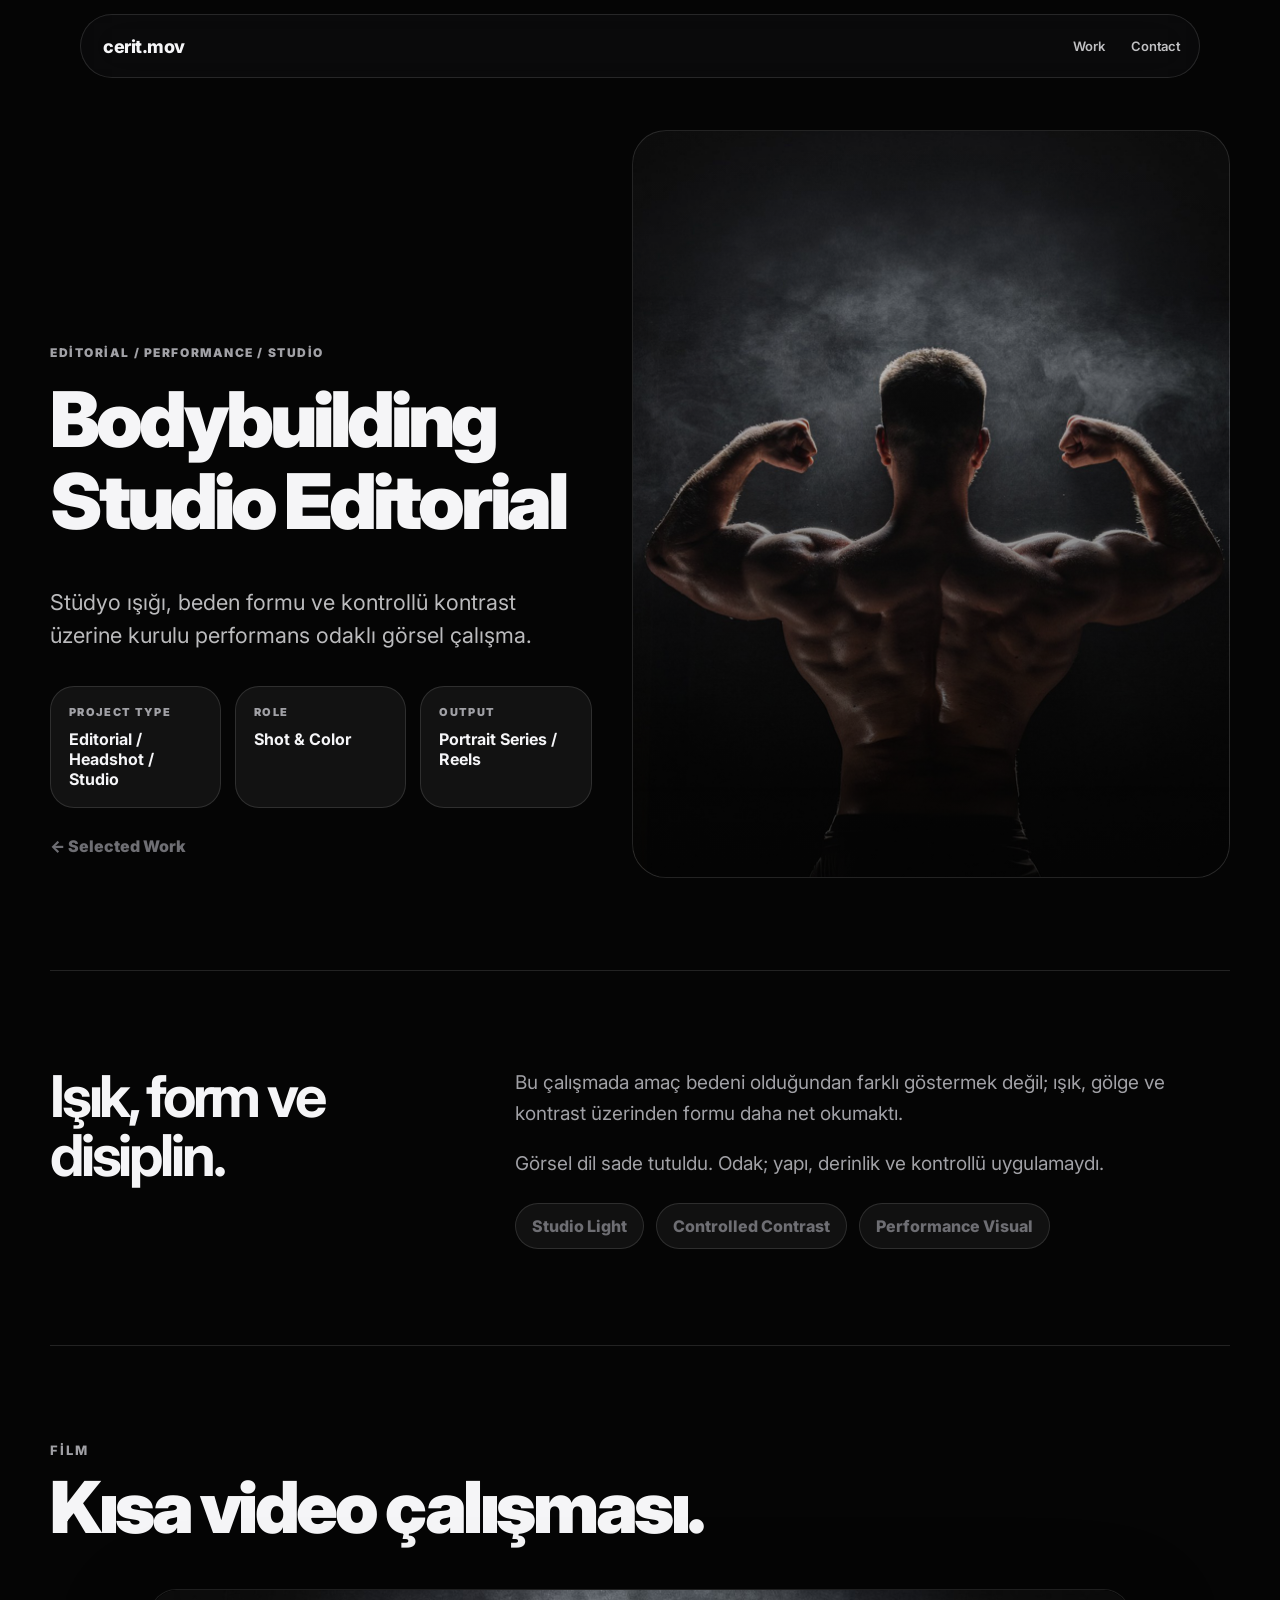
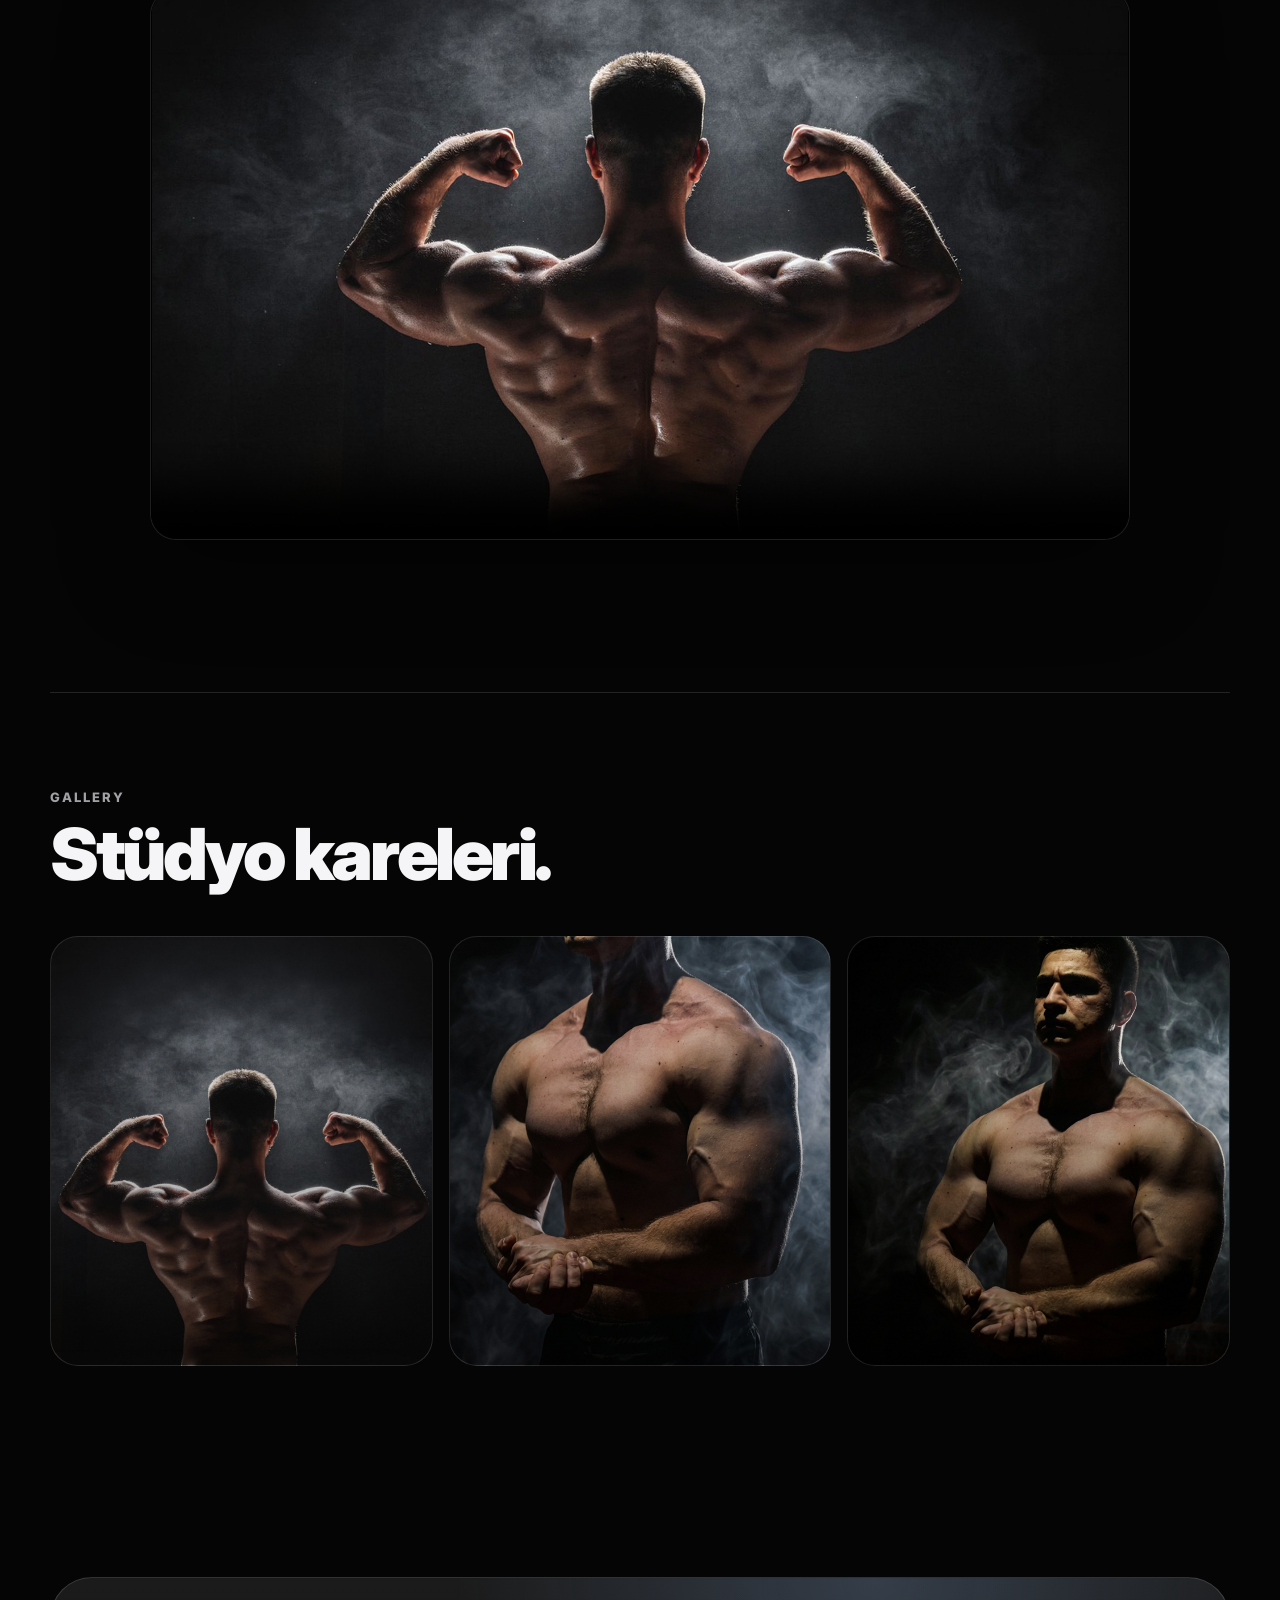
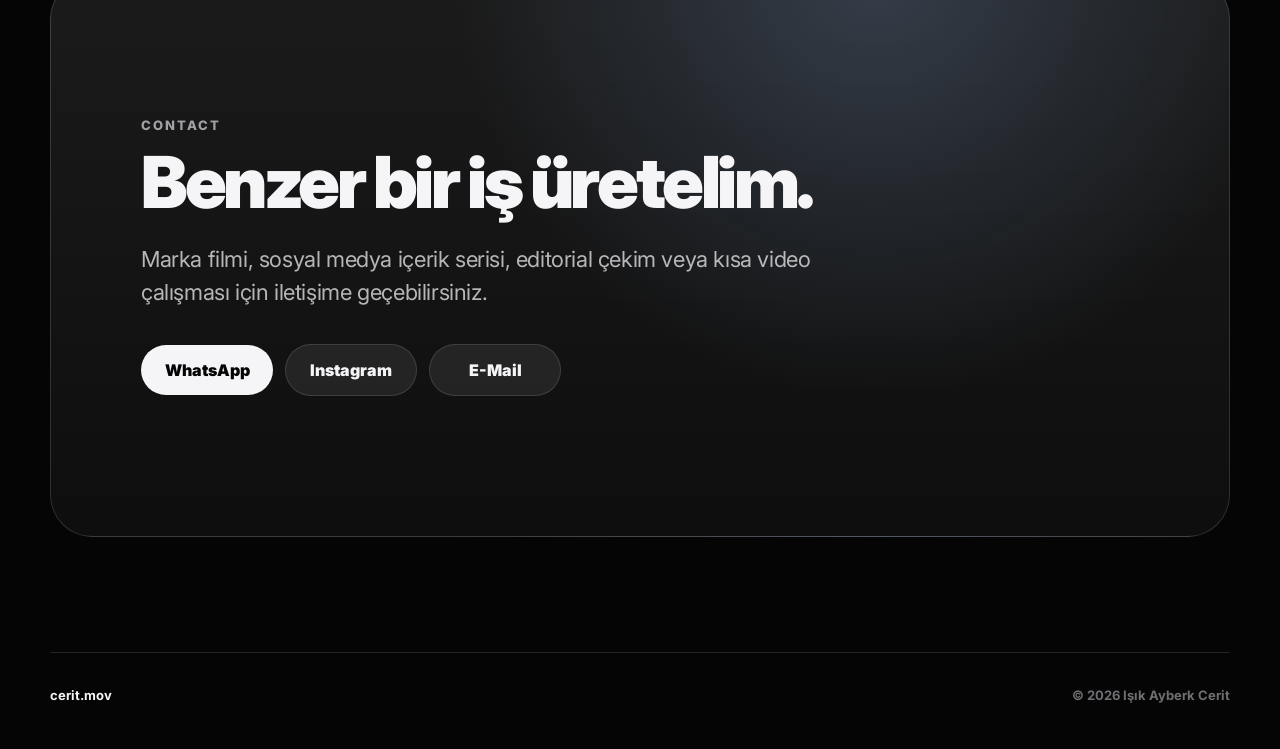
==== projects/bodybuilding.html @ 123a979d "son" ====
<!DOCTYPE html>
<html lang="tr">
<head>
  <meta charset="UTF-8" />
  <meta name="viewport" content="width=device-width, initial-scale=1.0" />
  <title>Bodybuilding Studio Editorial — cerit.mov</title>
  <meta name="description" content="Bodybuilding studio editorial ve performans odaklı görsel çalışma." />
  <meta name="theme-color" content="#050505" />
  <link rel="icon" href="../favicon.svg?v=2" type="image/svg+xml" />
  <link rel="preconnect" href="https://fonts.googleapis.com">
  <link rel="preconnect" href="https://fonts.gstatic.com" crossorigin>
  <link href="https://fonts.googleapis.com/css2?family=Inter:wght@400;500;600;700;800;900&display=swap" rel="stylesheet">
  <link rel="stylesheet" href="../style.css?v=11" />
</head>
<body>
  <div class="cursor-glow" aria-hidden="true"></div>
  <header class="site-header" id="top">
    <a class="brand" href="../index.html#top" aria-label="cerit.mov ana sayfa">cerit.mov</a>
    <nav class="desktop-nav" aria-label="Ana menü">
      <a href="../index.html#work-grid">Work</a>
      <a href="../index.html#contact">Contact</a>
    </nav>
    <button class="menu-button" aria-label="Menüyü aç" aria-expanded="false">Menu</button>
  </header>
  <div class="mobile-menu" aria-hidden="true">
    <a href="../index.html#work-grid">Work</a>
    <a href="../index.html#contact">Contact</a>
  </div>
  <main>
    <section class="project-hero section-pad">
      <div class="project-hero-copy reveal">
        <span class="project-label">Editorial / Performance / Studio</span>
        <h1>Bodybuilding Studio Editorial</h1>
        <p>Stüdyo ışığı, beden formu ve kontrollü kontrast üzerine kurulu performans odaklı görsel çalışma.</p>
        <div class="project-meta"><div><span>Project Type</span><strong>Editorial / Headshot / Studio</strong></div><div><span>Role</span><strong>Shot & Color</strong></div><div><span>Output</span><strong>Portrait Series / Reels</strong></div></div>
        <a class="back-link" href="../index.html#work">← Selected Work</a>
      </div>
      <div class="project-cover cover-left reveal delay-1" style="background-image:url('../assets/bodybuilding-head.jpg')"></div>
    </section>    <section class="project-section section-pad"><div class="project-grid reveal"><h2>Işık, form ve disiplin.</h2><div><p>Bu çalışmada amaç bedeni olduğundan farklı göstermek değil; ışık, gölge ve kontrast üzerinden formu daha net okumaktı.</p><p>Görsel dil sade tutuldu. Odak; yapı, derinlik ve kontrollü uygulamaydı.</p><div class="project-points"><span>Studio Light</span><span>Controlled Contrast</span><span>Performance Visual</span></div></div></div></section>    <section class="project-section section-pad"><div class="section-head reveal"><p class="section-kicker">Film</p><h2>Kısa video çalışması.</h2></div><div class="project-video-wrap horizontal-player reveal"><video controls playsinline preload="metadata" poster="../assets/bodybuilding-cover_video.jpg"><source src="../assets/bodybuilding-film.mp4" type="video/mp4"></video></div></section>    <section class="project-section section-pad"><div class="section-head reveal"><p class="section-kicker">Gallery</p><h2>Stüdyo kareleri.</h2></div><div class="project-gallery wide reveal"><div class="bg-center" style="background-image:url('../assets/bodybuilding-01.jpg')"></div><div class="bg-center" style="background-image:url('../assets/bodybuilding-02.jpg')"></div><div class="bg-center" style="background-image:url('../assets/bodybuilding-03.jpg')"></div></div></section>
    <section class="contact section-pad" id="contact">
      <div class="contact-inner reveal">
        <p class="section-kicker">Contact</p>
        <h2>Benzer bir iş üretelim.</h2>
        <p>Marka filmi, sosyal medya içerik serisi, editorial çekim veya kısa video çalışması için iletişime geçebilirsiniz.</p>
        <div class="contact-links">
          <a href="https://wa.me/905340349086?text=Merhaba%20I%C5%9F%C4%B1k,%20cerit.mov%20%C3%BCzerinden%20ula%C5%9F%C4%B1yorum.%20Video%20%2F%20prod%C3%BCksiyon%20i%C5%9Fi%20i%C3%A7in%20g%C3%B6r%C3%BC%C5%9Fmek%20istiyorum." target="_blank" rel="noreferrer">WhatsApp</a>
          <a href="https://instagram.com/cerit.mov" target="_blank" rel="noreferrer">Instagram</a>
          <a class="email-link" href="mailto:berkcerit@gmail.com" data-email="berkcerit@gmail.com">E-Mail</a>
        </div>
      </div>
    </section>
  </main>
  <footer class="footer"><p>cerit.mov</p><span>© 2026 Işık Ayberk Cerit</span></footer>
  <script src="../script.js?v=10"></script>
</body>
</html>
---- style.css ----
/* Cleaned CSS: no repeated trial blocks, current layout, grid galleries, video handling, Tiburon Surf Up crop rules, no duplicated/conflicting video/gallery definitions */
:root {
  --bg: #050505;
  --panel: #111113;
  --panel-2: #17171a;
  --text: #f5f5f7;
  --muted: #a1a1a6;
  --soft: #6e6e73;
  --line: rgba(255,255,255,.12);
  --glass: rgba(255,255,255,.06);
  --radius-xl: 34px;
  --radius-lg: 24px;
  --max: 1180px;
}

* { box-sizing: border-box; }
html { scroll-behavior: smooth; overflow-x: clip; }
body {
  margin: 0;
  font-family: Inter, -apple-system, BlinkMacSystemFont, "Segoe UI", sans-serif;
  background: var(--bg);
  color: var(--text);
  overflow-x: hidden;
  text-rendering: optimizeLegibility;
  -webkit-font-smoothing: antialiased;
}

a { color: inherit; text-decoration: none; }
h1, h2, h3, p { margin: 0; }

.site-header {
  position: fixed;
  z-index: 100;
  top: 0;
  left: 50%;
  transform: translateX(-50%);
  width: min(100% - 28px, 1120px);
  height: 64px;
  margin-top: 14px;
  display: flex;
  align-items: center;
  justify-content: space-between;
  padding: 0 18px 0 22px;
  border: 1px solid rgba(255,255,255,.12);
  background: rgba(15,15,17,.58);
  backdrop-filter: blur(26px);
  -webkit-backdrop-filter: blur(26px);
  border-radius: 999px;
}

.brand {
  font-size: 18px;
  font-weight: 800;
  letter-spacing: -.025em;
}

.desktop-nav { display: flex; gap: 26px; }
.desktop-nav a,
.menu-button {
  color: rgba(245,245,247,.78);
  font-size: 13px;
  font-weight: 600;
  letter-spacing: -.01em;
  transition: color .25s ease;
}
.desktop-nav a:hover { color: var(--text); }
.menu-button {
  display: none;
  border: 0;
  background: transparent;
  cursor: pointer;
}

.mobile-menu {
  position: fixed;
  z-index: 90;
  top: 88px;
  left: 14px;
  right: 14px;
  display: none;
  flex-direction: column;
  padding: 18px;
  border-radius: 24px;
  border: 1px solid var(--line);
  background: rgba(15,15,17,.92);
  backdrop-filter: blur(22px);
}
.mobile-menu a { padding: 16px; color: var(--text); font-weight: 700; }
.mobile-menu.open { display: flex; }

.section-pad {
  width: min(100% - 36px, var(--max));
  margin: 0 auto;
  padding: 115px 0;
}

/* Home hero */
.hero {
  width: 100%;
  max-width: none;
  position: relative;
  overflow: hidden;
}

.showreel-hero {
  display: flex;
  align-items: center;
  justify-content: center;
  width: 100%;
  min-height: 100vh;
  height: auto;
  padding: 132px max(18px, calc((100vw - var(--max)) / 2)) 118px;
  background: #000;
}

.showreel-hero-video {
  position: relative;
  z-index: 1;
  width: 100%;
  max-width: var(--max);
  height: min(68vh, 720px);
  min-height: 520px;
  object-fit: cover;
  object-position: center center;
  display: block;
  border: 1px solid var(--line);
  border-radius: var(--radius-xl);
  overflow: hidden;
  filter: brightness(.96) contrast(1.04);
  background: center / cover no-repeat url("assets/Iron_rebel/Photos/zKapak.jpg");
  box-shadow: 0 36px 120px rgba(0,0,0,.58);
}

.showreel-hero-shade {
  position: absolute;
  inset: 0;
  z-index: 2;
  pointer-events: none;
  background:
    radial-gradient(circle at 50% 50%, transparent 0%, rgba(0,0,0,.04) 62%, rgba(0,0,0,.38) 100%),
    linear-gradient(to bottom, rgba(0,0,0,.10), rgba(0,0,0,.02) 46%, rgba(0,0,0,.36));
}

.showreel-scroll-link {
  position: absolute;
  left: 50%;
  bottom: 42px;
  transform: translateX(-50%);
  z-index: 4;
  min-height: 44px;
  display: inline-flex;
  align-items: center;
  justify-content: center;
  padding: 0 18px;
  border-radius: 999px;
  border: 1px solid rgba(255,255,255,.20);
  background: rgba(15,15,17,.58);
  backdrop-filter: blur(18px);
  -webkit-backdrop-filter: blur(18px);
  color: rgba(245,245,247,.88);
  font-size: 13px;
  font-weight: 800;
  letter-spacing: -.01em;
}

.section-kicker {
  color: var(--muted);
  font-size: 13px;
  font-weight: 800;
  text-transform: uppercase;
  letter-spacing: .16em;
}

h1 {
  margin-top: 18px;
  font-size: clamp(50px, 7.4vw, 104px);
  line-height: 1.01;
  letter-spacing: -.052em;
  font-weight: 900;
}

.hero-copy {
  max-width: 640px;
  margin-top: 30px;
  color: rgba(245,245,247,.78);
  font-size: clamp(20px, 2.3vw, 29px);
  line-height: 1.32;
  letter-spacing: -.026em;
  font-weight: 600;
}

.hero-actions { display: flex; gap: 12px; margin-top: 40px; flex-wrap: wrap; }
.button {
  min-height: 48px;
  display: inline-flex;
  align-items: center;
  justify-content: center;
  padding: 0 22px;
  border-radius: 999px;
  font-size: 14px;
  font-weight: 800;
}
.button.primary { background: var(--text); color: var(--bg); }
.button.secondary { background: rgba(255,255,255,.08); color: var(--text); border: 1px solid var(--line); }

.hero-card {
  border: 1px solid rgba(255,255,255,.14);
  border-radius: var(--radius-xl);
  padding: 12px;
  background: linear-gradient(135deg, rgba(255,255,255,.10), rgba(255,255,255,.03));
  box-shadow: 0 40px 120px rgba(0,0,0,.55);
}
.video-frame {
  aspect-ratio: 4 / 5;
  border-radius: 26px;
  overflow: hidden;
  background: radial-gradient(circle at 50% 30%, #2d3340, #08080a 58%);
  position: relative;
  margin-bottom: -1px;
}
.video-frame::after {
  content: "";
  position: absolute;
  inset: 0;
  background: linear-gradient(to bottom, transparent, rgba(0,0,0,.72));
  pointer-events: none;
}
.showreel-video {
  width: 100%;
  height: 100%;
  object-fit: cover;
  display: block;
  vertical-align: bottom;
}
.showreel-bg {
  background:
    linear-gradient(to bottom, rgba(0,0,0,.16), rgba(0,0,0,.58)),
    center / cover no-repeat url("assets/raindogs-cover.jpg");
}
.video-placeholder {
  position: absolute;
  inset: 0;
  z-index: 1;
  display: flex;
  flex-direction: column;
  justify-content: flex-end;
  padding: 28px;
}
.play-dot {
  width: 58px;
  height: 58px;
  border-radius: 999px;
  background: rgba(255,255,255,.88);
  margin-bottom: auto;
  align-self: flex-end;
  position: relative;
}
.play-dot::after {
  content: "";
  position: absolute;
  left: 23px;
  top: 18px;
  border-left: 15px solid #050505;
  border-top: 10px solid transparent;
  border-bottom: 10px solid transparent;
}
.video-placeholder p { font-size: 36px; font-weight: 900; letter-spacing: -.035em; }
.video-placeholder small { margin-top: 8px; color: var(--muted); font-weight: 600; }
.card-meta { display: flex; gap: 8px; flex-wrap: wrap; padding: 12px 2px 0; }
.card-meta span {
  padding: 9px 12px;
  border-radius: 999px;
  background: rgba(255,255,255,.07);
  color: var(--muted);
  font-size: 12px;
  font-weight: 700;
}

.section-head h2,
.contact h2 {
  margin-top: 12px;
  font-size: clamp(42px, 5.6vw, 78px);
  line-height: 1.04;
  letter-spacing: -.048em;
  font-weight: 900;
}
.section-head { max-width: 880px; margin-bottom: 44px; }



/* Work grid */
.work-grid {
  display: grid;
  grid-template-columns: 1fr 1fr;
  gap: 16px;
}
.work-card {
  display: block;
  color: inherit;
  text-decoration: none;
  position: relative;
  min-height: 530px;
  border: 1px solid var(--line);
  border-radius: var(--radius-xl);
  overflow: hidden;
  background: var(--panel);
}
.work-card.large { grid-row: span 2; min-height: 760px; }
.work-visual {
  position: absolute;
  inset: 0;
  opacity: .92;
  transform: scale(1.01);
  transition: transform 1.2s ease;
  background-size: cover;
  background-repeat: no-repeat;
  background-position: center;
  background-color: #050505;
}
.work-card:hover .work-visual { transform: scale(1.045); }
.work-visual::after {
  content: "";
  position: absolute;
  inset: 0;
  background: linear-gradient(to bottom, transparent 20%, rgba(0,0,0,.88));
}
.work-info {
  position: absolute;
  z-index: 2;
  left: 26px;
  right: 26px;
  bottom: 26px;
}
.work-info p { color: var(--muted); font-size: 13px; font-weight: 800; text-transform: uppercase; letter-spacing: .11em; }
.work-info h3 { margin-top: 10px; font-size: clamp(30px, 3.15vw, 48px); letter-spacing: -.045em; line-height: 1.04; }
.work-info span { display: block; max-width: 500px; margin-top: 12px; color: rgba(245,245,247,.74); font-size: 15px; line-height: 1.46; }
.work-info strong { display: inline-block; margin-top: 18px; font-size: 13px; color: var(--text); }

#work-grid {
  scroll-margin-top: 110px;
}
.work-grid-editorial {
  display: grid !important;
  grid-template-columns: minmax(0, 1.08fr) minmax(0, .92fr) !important;
  gap: 18px !important;
  align-items: stretch !important;
}
.work-grid-editorial .work-card { min-height: 430px !important; height: auto !important; }
.work-grid-editorial .work-card-featured {
  grid-column: 1 / 2 !important;
  grid-row: span 2 !important;
  min-height: 878px !important;
}
.work-grid-editorial .work-stack {
  grid-column: 2 / 3 !important;
  display: grid !important;
  grid-template-rows: 1fr 1fr !important;
  gap: 18px !important;
  min-height: 878px !important;
}
.work-grid-editorial .work-card-stack { min-height: 430px !important; }
.work-grid-editorial .work-info h3 { max-width: 100% !important; overflow-wrap: normal !important; word-break: normal !important; }
.work-grid-editorial .work-info span { max-width: 540px !important; }

.rd { background-image: url("assets/raindogs-cover.jpg"); background-position: center; }
.ladude { background-image: url("assets/ladude-cover.jpg"); background-position: center; }
.offroad { background-image: url("assets/offroad-cover.jpg"); background-position: center; }
.tiburon { background-image: url("assets/tiburon-cover.jpg"); background-position: center top; }
.model-shoot { background-image: url("assets/model-shoot-cover.jpg"); background-position: center top; }
.bodybuilding { background-image: url("assets/bodybuilding-cover.jpg"); background-position: left center; }
.imdb-headshot { background-image: url("assets/imdb-headshot-cover.jpg"); background-position: left center; }
.eski-kusak { background-image: url("assets/eski-kusak-cover.jpg"); background-position: left center; }
.american-garage-editorial { background-image: url("assets/american-garage-editorial-cover.jpg"); background-position: center; }

/* Contact */

.contact-inner {
  padding: clamp(34px, 8vw, 90px);
  min-height: 560px;
  display: flex;
  flex-direction: column;
  justify-content: center;
  border-radius: 42px;
  border: 1px solid rgba(255,255,255,.14);
  background: radial-gradient(circle at 70% 0%, rgba(85,104,130,.45), transparent 42%), linear-gradient(180deg, rgba(255,255,255,.09), rgba(255,255,255,.04));
}
.contact-inner > p:not(.section-kicker) {
  max-width: 690px;
  margin-top: 24px;
  color: rgba(245,245,247,.72);
  font-size: 22px;
  line-height: 1.48;
  letter-spacing: -.018em;
}
.contact-links {
  display: flex;
  flex-wrap: wrap;
  gap: 12px;
  align-items: center;
  margin-top: 36px;
}
.contact-links a {
  min-width: 132px;
  text-align: center;
  white-space: nowrap;
  padding: 15px 20px;
  border-radius: 999px;
  background: var(--text);
  color: var(--bg);
  font-weight: 900;
}
.contact-links a:nth-child(2),
.contact-links a:nth-child(3) {
  color: var(--text);
  background: rgba(255,255,255,.08);
  border: 1px solid var(--line);
}

.contact-direct {
  width: min(calc(100% - 32px), 1180px);
  margin: 28px auto 0;
  display: flex;
  flex-wrap: wrap;
  justify-content: center;
  gap: 12px;
}
.contact-direct a {
  color: var(--text);
  text-decoration: none;
  border: 1px solid var(--line);
  border-radius: 999px;
  padding: 12px 16px;
  background: rgba(255,255,255,.06);
  font-weight: 700;
}
.contact-direct a:hover { background: rgba(255,255,255,.11); }

.footer {
  width: min(100% - 36px, var(--max));
  margin: 0 auto;
  padding: 34px 0 46px;
  display: flex;
  justify-content: space-between;
  color: var(--soft);
  border-top: 1px solid var(--line);
  font-size: 13px;
  font-weight: 700;
}
.footer p { color: var(--text); }

/* Project pages */
.project-hero {
  width: min(100% - 36px, var(--max));
  min-height: calc(100vh - 120px);
  margin-left: auto;
  margin-right: auto;
  display: grid;
  grid-template-columns: .95fr 1.05fr;
  gap: 40px;
  align-items: end;
  padding-top: 130px;
  padding-bottom: 92px;
}
.project-hero-copy { padding-bottom: 22px; }

/* Surf Up hero alignment */
.surf-up-hero {
  align-items: center;
  padding-top: 118px;
  padding-bottom: 78px;
}

.surf-up-hero .project-hero-copy {
  padding-bottom: 0;
  position: relative;
  top: -56px;
}

.surf-up-hero .project-cover {
  min-height: 590px;
  background-position: center 12%;
}

/* Tiburon concept hero alignment */
.iron-rebel-hero,
.adventure-hero {
  align-items: center;
  padding-top: 118px;
  padding-bottom: 78px;
}

.iron-rebel-hero .project-cover,
.adventure-hero .project-cover {
  min-height: 590px;
}

.iron-rebel-hero .project-cover {
  background-position: center 18%;
}

.adventure-hero .project-cover {
  background-position: center 18%;
}

.iron-rebel-reels-section .project-video-grid {
  grid-template-columns: repeat(4, minmax(0, 1fr));
}

.adventure-reels-section .project-video-grid {
  grid-template-columns: repeat(3, minmax(0, 1fr));
  max-width: 980px;
  margin-left: auto;
  margin-right: auto;
}
.project-label {
  display: inline-flex;
  gap: 10px;
  align-items: center;
  color: var(--muted);
  font-size: 12px;
  font-weight: 900;
  text-transform: uppercase;
  letter-spacing: .13em;
}
.project-hero h1 {
  max-width: 100%;
  margin: 18px 0 0;
  font-size: clamp(48px, 6vw, 88px);
  line-height: 1.06;
  overflow-wrap: normal;
  word-break: normal;
  text-wrap: balance;
}
.project-hero p { color: rgba(245,245,247,.76); font-size: clamp(18px, 1.7vw, 23px); line-height: 1.52; max-width: 650px; }
.project-hero-copy > p { margin-top: 44px; }

.surf-up-hero h1 {
  display: block;
  line-height: 1.08;
  margin: 18px 0 34px;
  letter-spacing: -.055em;
}

.surf-up-hero .project-hero-copy > p {
  display: block;
  margin-top: 0;
  line-height: 1.55;
  max-width: 560px;
}
.project-cover {
  width: 100%;
  min-height: 620px;
  aspect-ratio: 4 / 5;
  border: 1px solid var(--line);
  border-radius: var(--radius-xl);
  background-size: cover;
  background-position: center center;
  background-repeat: no-repeat;
  background-color: #050505;
  position: relative;
  overflow: hidden;
}
.project-cover::after {
  content: "";
  position: absolute;
  inset: 0;
  background: linear-gradient(to bottom, rgba(0,0,0,.05), rgba(0,0,0,.70));
  pointer-events: none;
}
.project-cover.cover-top { background-position: center top; }
.project-cover.cover-left { background-position: left center; }
.project-cover.cover-right { background-position: right center; }
.project-cover.cover-center { background-position: center center; }

.iron-rebel-hero .project-cover.cover-center {
  background-position: center 18%;
}

.adventure-hero .project-cover.cover-center {
  background-position: center 18%;
}
.project-meta { display: grid; grid-template-columns: repeat(3, minmax(0, 1fr)); gap: 14px; margin-top: 34px; }
.project-meta div { min-width: 0; border: 1px solid var(--line); border-radius: 24px; background: rgba(255,255,255,.055); padding: 18px; }
.project-meta span { display: block; color: var(--muted); font-size: 11px; font-weight: 900; text-transform: uppercase; letter-spacing: .12em; }
.project-meta strong { display: block; margin-top: 10px; font-size: 16px; }
.back-link { display: inline-flex; margin-top: 28px; color: var(--soft); text-decoration: none; font-weight: 850; }

.project-section {
  width: min(100% - 36px, var(--max));
  max-width: var(--max);
  margin-left: auto;
  margin-right: auto;
  border-top: 1px solid var(--line);
  padding-top: 96px;
  padding-bottom: 96px;
}
.project-grid { display: grid; grid-template-columns: .75fr 1.25fr; gap: 36px; align-items: start; }
.project-grid h2 { font-size: clamp(34px, 4.5vw, 68px); line-height: 1.02; letter-spacing: -.055em; margin: 0; }
.project-grid p { color: var(--muted); font-size: 19px; line-height: 1.65; margin: 0 0 18px; }
.project-points { display: flex; flex-wrap: wrap; gap: 12px; margin-top: 24px; }
.project-points span { display: inline-flex; border: 1px solid var(--line); border-radius: 999px; padding: 12px 16px; color: var(--soft); font-weight: 800; background: rgba(255,255,255,.05); }

.project-gallery,
.project-gallery.wide {
  display: grid;
  gap: 16px;
  overflow: visible;
  scroll-snap-type: none;
  padding-bottom: 0;
}
.project-gallery { grid-template-columns: repeat(2, minmax(0, 1fr)); }
.project-gallery.wide { grid-template-columns: repeat(3, minmax(0, 1fr)); }
.project-gallery div,
.project-gallery.wide div {
  width: auto;
  min-height: 340px;
  border-radius: 28px;
  border: 1px solid var(--line);
  background-size: cover;
  background-position: center center;
  background-repeat: no-repeat;
  background-color: #050505;
  overflow: hidden;
  position: relative;
}
.project-gallery.wide div { min-height: 430px; }
.project-gallery div::after {
  content: "";
  position: absolute;
  inset: 0;
  background: linear-gradient(to top, rgba(0,0,0,.42), transparent);
  pointer-events: none;
}
.project-gallery div.bg-top { background-position: center top; }
.project-gallery div.bg-left { background-position: left center; }
.project-gallery div.bg-right { background-position: right center; }
.project-gallery div.bg-bottom { background-position: center bottom; }
.project-gallery div.bg-center { background-position: center center; }
.project-gallery .no-overlay::after { display: none; }

.project-video-wrap {
  width: min(100%, 920px);
  max-width: 920px;
  margin: 0 auto 56px;
  display: block;
  overflow: hidden;
  border: 1px solid var(--line);
  border-radius: 26px;
  background: #000;
  aspect-ratio: 16 / 9;
  contain: layout paint;
  box-shadow: 0 28px 90px rgba(0,0,0,.38);
}
.project-video-wrap video {
  display: block;
  width: 100%;
  max-width: 920px;
  height: 100%;
  max-height: none;
  margin-left: auto;
  margin-right: auto;
  object-fit: contain;
  background: #000;
  vertical-align: bottom;
}
.project-video-wrap.vertical-player {
  width: min(420px, calc(100vw - 56px));
  max-width: 420px;
  aspect-ratio: 9 / 16;
  border-radius: 28px;
}
.project-video-wrap.vertical-player video {
  display: block;
  width: 100%;
  height: 100%;
  max-height: none;
  object-fit: cover;
  object-position: center center;
  background: #000;
}
.project-video-wrap.horizontal-player {
  width: min(100%, 920px);
  max-width: 920px;
  height: auto;
  aspect-ratio: 16 / 9;
}
.project-video-wrap.horizontal-player video {
  width: 100%;
  height: 100%;
  max-width: 100%;
  max-height: none;
  object-fit: contain;
  object-position: center center;
  border-radius: 26px;
}

.project-video-grid {
  display: grid;
  grid-template-columns: repeat(5, minmax(0, 1fr));
  gap: 16px;
  align-items: start;
}

.project-video-grid .project-video-wrap {
  width: 100%;
  max-width: 100%;
  margin: 0;
  box-shadow: 0 22px 70px rgba(0,0,0,.34);
}

.project-video-grid .project-video-wrap.vertical-player {
  width: 100%;
  max-width: 100%;
  aspect-ratio: 9 / 16;
  border-radius: 24px;
}

.project-video-grid .project-video-wrap.vertical-player video {
  width: 100%;
  height: 100%;
  max-height: none;
  object-fit: cover;
  object-position: center center;
}

/* Reels fullscreen: keep vertical videos vertical */
.project-video-grid .project-video-wrap.vertical-player video:fullscreen,
.project-video-grid .project-video-wrap.vertical-player video:-webkit-full-screen{
  width: 100vw !important;
  height: 100vh !important;
  max-width: 100vw !important;
  max-height: 100vh !important;
  object-fit: contain !important;
  object-position: center center !important;
  background: #000 !important;
}

.project-video-grid .project-video-wrap.vertical-player:fullscreen,
.project-video-grid .project-video-wrap.vertical-player:-webkit-full-screen{
  width: 100vw !important;
  height: 100vh !important;
  max-width: 100vw !important;
  max-height: 100vh !important;
  display: grid !important;
  place-items: center !important;
  background: #000 !important;
}

.project-video-grid .project-video-wrap.vertical-player:fullscreen video,
.project-video-grid .project-video-wrap.vertical-player:-webkit-full-screen video{
  width: auto !important;
  height: 100vh !important;
  max-width: 100vw !important;
  max-height: 100vh !important;
  object-fit: contain !important;
  background: #000 !important;
}

.concept-grid { display: grid; grid-template-columns: repeat(3, 1fr); gap: 16px; }
.concept-card { display: block; min-height: 440px; position: relative; border: 1px solid var(--line); border-radius: 28px; overflow: hidden; background: #070707; text-decoration: none; color: var(--text); }
.concept-card div { position: absolute; inset: 0; transition: transform 1s ease; background-size: cover; background-repeat: no-repeat; background-position: center center; background-color: #050505; }
.concept-card:hover div { transform: scale(1.05); }
.concept-card div::after { content: ""; position: absolute; inset: 0; background: linear-gradient(to bottom, rgba(0,0,0,.08), rgba(0,0,0,.82)); }
.concept-card span { position: absolute; left: 22px; right: 22px; bottom: 22px; font-size: clamp(28px, 3vw, 44px); font-weight: 900; letter-spacing: -.05em; }
.concept-card[href="tiburon-surf-up.html"] div { background-position: center 18%; }
.project-gallery div[style*="tiburon-general-02.jpg"] { background-position: center 5%; }
.project-cover[style*="tiburon-general-02.jpg"] { background-size: cover; background-position: center 8%; box-shadow: none; border-bottom-color: transparent; }
.project-cover[style*="tiburon-general-02.jpg"]::before { display: none; }
.project-cover[style*="tiburon-general-02.jpg"]::after { inset: 0 0 -2px 0; background: linear-gradient(to bottom, rgba(0,0,0,.05), rgba(0,0,0,.70)); }


/* Animation */
.cursor-glow {
  position: fixed;
  z-index: 0;
  width: 420px;
  height: 420px;
  pointer-events: none;
  border-radius: 50%;
  transform: translate(-50%, -50%);
  background: radial-gradient(circle, rgba(120,140,170,.12), transparent 62%);
  opacity: 0;
  transition: opacity .4s ease;
}
.reveal { opacity: 0; transform: translateY(34px); transition: opacity .82s cubic-bezier(.2,.8,.2,1), transform .82s cubic-bezier(.2,.8,.2,1); }
.reveal.from-left { transform: translateX(-52px) translateY(22px); }
.reveal.from-right { transform: translateX(52px) translateY(22px); }
.reveal.visible,
.reveal.from-left.visible,
.reveal.from-right.visible { opacity: 1; transform: translate3d(0,0,0); }

.delay-1 { transition-delay: .08s; }
.delay-2 { transition-delay: .14s; }
.delay-3 { transition-delay: .20s; }
.delay-4 { transition-delay: .26s; }
.delay-5 { transition-delay: .32s; }

@keyframes float {
  from { transform: translate3d(0,0,0) scale(1); }
  to { transform: translate3d(-35px, 28px, 0) scale(1.08); }
}

@media (prefers-reduced-motion: reduce) {
  html { scroll-behavior: auto; }
  .reveal,
  .reveal.from-left,
  .reveal.from-right {
    opacity: 1;
    transform: none;
    transition: none;
  }
  .work-visual { transition: none; }
}

/* Responsive */
@media (max-width: 980px) {
  .showreel-hero { min-height: 100svh; height: auto; padding: 112px 14px 100px; }
  .showreel-hero-video { width: 100%; height: min(64svh, 640px); min-height: 460px; }
  .work-grid { grid-template-columns: 1fr; }
  .project-video-grid { grid-template-columns: repeat(2, minmax(0, 1fr)); }
  .work-grid-editorial { grid-template-columns: 1fr !important; }
  .work-grid-editorial .work-card-featured,
  .work-grid-editorial .work-stack { grid-column: auto !important; grid-row: auto !important; min-height: auto !important; }
  .work-grid-editorial .work-card,
  .work-grid-editorial .work-card-stack { min-height: 500px !important; }
  .work-grid-editorial .work-stack { display: grid !important; grid-template-rows: auto !important; }
  .work-card,
  .work-card.large { min-height: 520px; }
}

@media (max-width: 900px) {
  .project-hero,
  .project-grid { grid-template-columns: 1fr; }
  .project-cover { min-height: 460px; }
  .surf-up-hero { padding-top: 118px; padding-bottom: 72px; }
  .surf-up-hero .project-hero-copy { position: relative; top: 0; transform: none; }
  .surf-up-hero .project-hero-copy.reveal.visible { transform: none; }
  .surf-up-hero h1 { line-height: 1.08; margin: 18px 0 28px; }
  .surf-up-hero .project-cover { min-height: 460px; }
  .iron-rebel-hero,
  .adventure-hero { padding-top: 118px; padding-bottom: 72px; }
  .iron-rebel-hero .project-cover,
  .adventure-hero .project-cover { min-height: 460px; }
  .iron-rebel-reels-section .project-video-grid,
  .adventure-reels-section .project-video-grid {
    grid-template-columns: repeat(2, minmax(0, 1fr));
    max-width: 760px;
  }
  .project-meta,
  .project-gallery,
  .project-gallery.wide { grid-template-columns: 1fr; }
  .project-gallery div,
  .project-gallery.wide div { min-height: 360px; }
  .project-video-wrap { width: 100%; max-width: 100%; border-radius: 20px; }
  .project-video-wrap video { max-width: 100%; max-height: none; }
  .project-video-wrap.vertical-player { width: min(360px, calc(100vw - 32px)); max-width: calc(100vw - 32px); border-radius: 22px; }
  .concept-grid { grid-template-columns: 1fr; }
  .concept-card { min-height: 360px; }
}

@media (max-width: 720px) {
  .desktop-nav { display: none; }
  .menu-button { display: block; }
  .project-video-grid { grid-template-columns: 1fr; gap: 18px; }
  .project-video-grid .project-video-wrap.vertical-player { width: min(360px, 100%); margin: 0 auto; }
  .iron-rebel-reels-section .project-video-grid,
  .adventure-reels-section .project-video-grid {
    grid-template-columns: 1fr;
    max-width: 360px;
  }
  .site-header { height: 58px; }
  .section-pad { width: min(100% - 28px, var(--max)); padding: 86px 0; }
  .showreel-hero { min-height: 100svh; height: auto; padding: 96px 14px 92px; }
  .showreel-hero-video { height: min(62svh, 560px); min-height: 420px; border-radius: 24px; }
  .showreel-scroll-link { bottom: 28px; }
  h1 { font-size: clamp(44px, 13.5vw, 64px); line-height: 1.04; letter-spacing: -.04em; }
  .section-head h2,
  .contact h2 { font-size: clamp(36px, 10.5vw, 54px); line-height: 1.08; letter-spacing: -.036em; }
  .section-head { margin-bottom: 34px; }
  .project-hero h1 {
    font-size: clamp(44px, 13vw, 62px);
    line-height: 1.06;
  }
  .project-hero-copy > p { margin-top: 34px; }
  .work-card,
  .work-card.large { min-height: 460px; }

  .work-info {
    left: 22px;
    right: 22px;
    bottom: 24px;
  }

  .work-info p {
    font-size: 11px;
    letter-spacing: .13em;
  }

  .work-info h3 {
    margin-top: 8px;
    font-size: clamp(30px, 9.4vw, 42px);
    line-height: 1.02;
  }

  .work-info span {
    max-width: 92%;
    margin-top: 10px;
    font-size: 15px;
    line-height: 1.42;
  }

  .work-info strong {
    margin-top: 14px;
    font-size: 13px;
  }

  .work-card:has(.model-shoot),
  .work-card:has(.bodybuilding) {
    min-height: 560px !important;
  }

  .work-card .work-visual.model-shoot,
  .work-visual.model-shoot {
    background-position: center 58% !important;
    background-size: cover !important;
  }

  .work-card .work-visual.bodybuilding,
  .work-visual.bodybuilding,
  .bodybuilding {
    background-image: url("assets/bodybuilding-head.jpg") !important;
    background-position: 8% 28% !important;
    background-size: cover !important;
  }
  .footer { flex-direction: column; gap: 8px; }
}


/* RainDogs video sizing */
.project-video-wrap.horizontal-player {
  width: min(100%, 980px);
  max-width: 980px;
}
/* Model Shoot vertical video fix */
.model-shoot-page .project-video-wrap.vertical-player {
  display: grid;
  place-items: stretch;
}

.model-shoot-page .project-video-wrap.vertical-player video {
  min-height: 100%;
  border-radius: inherit;
}
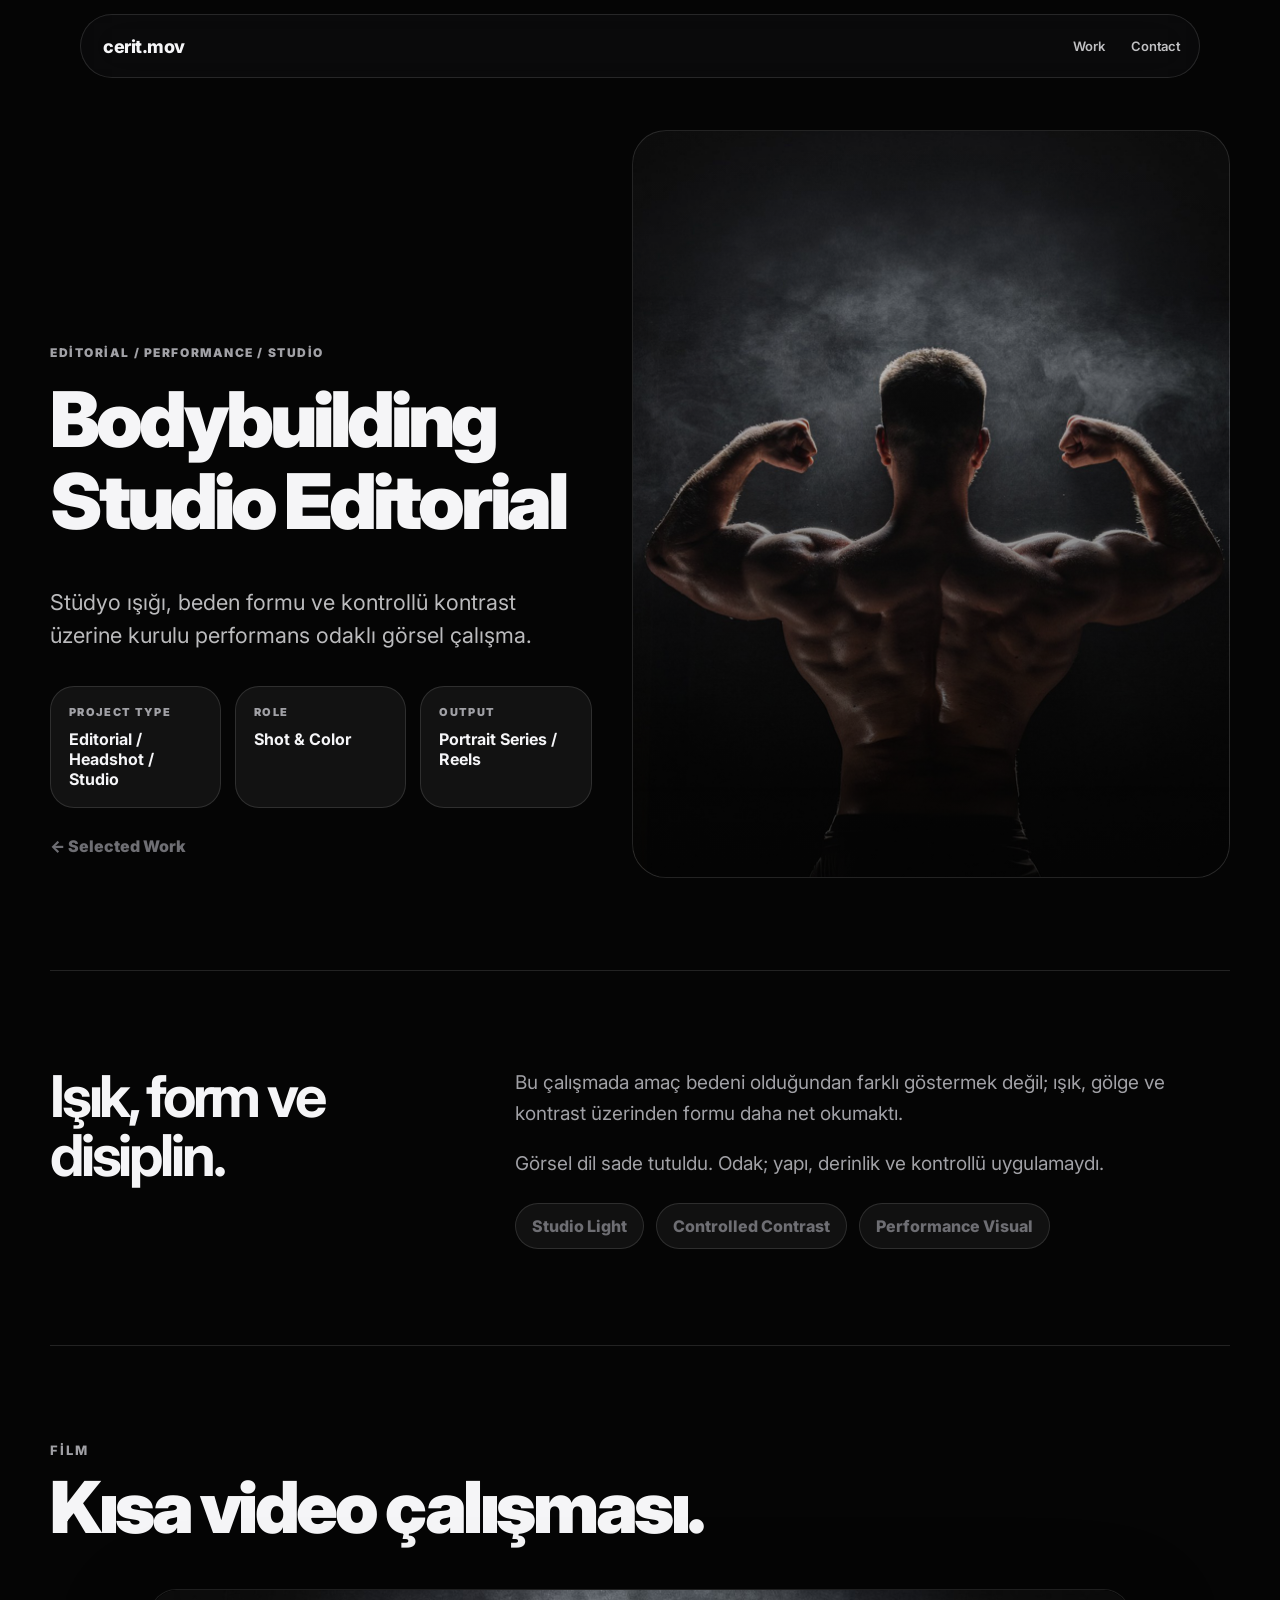
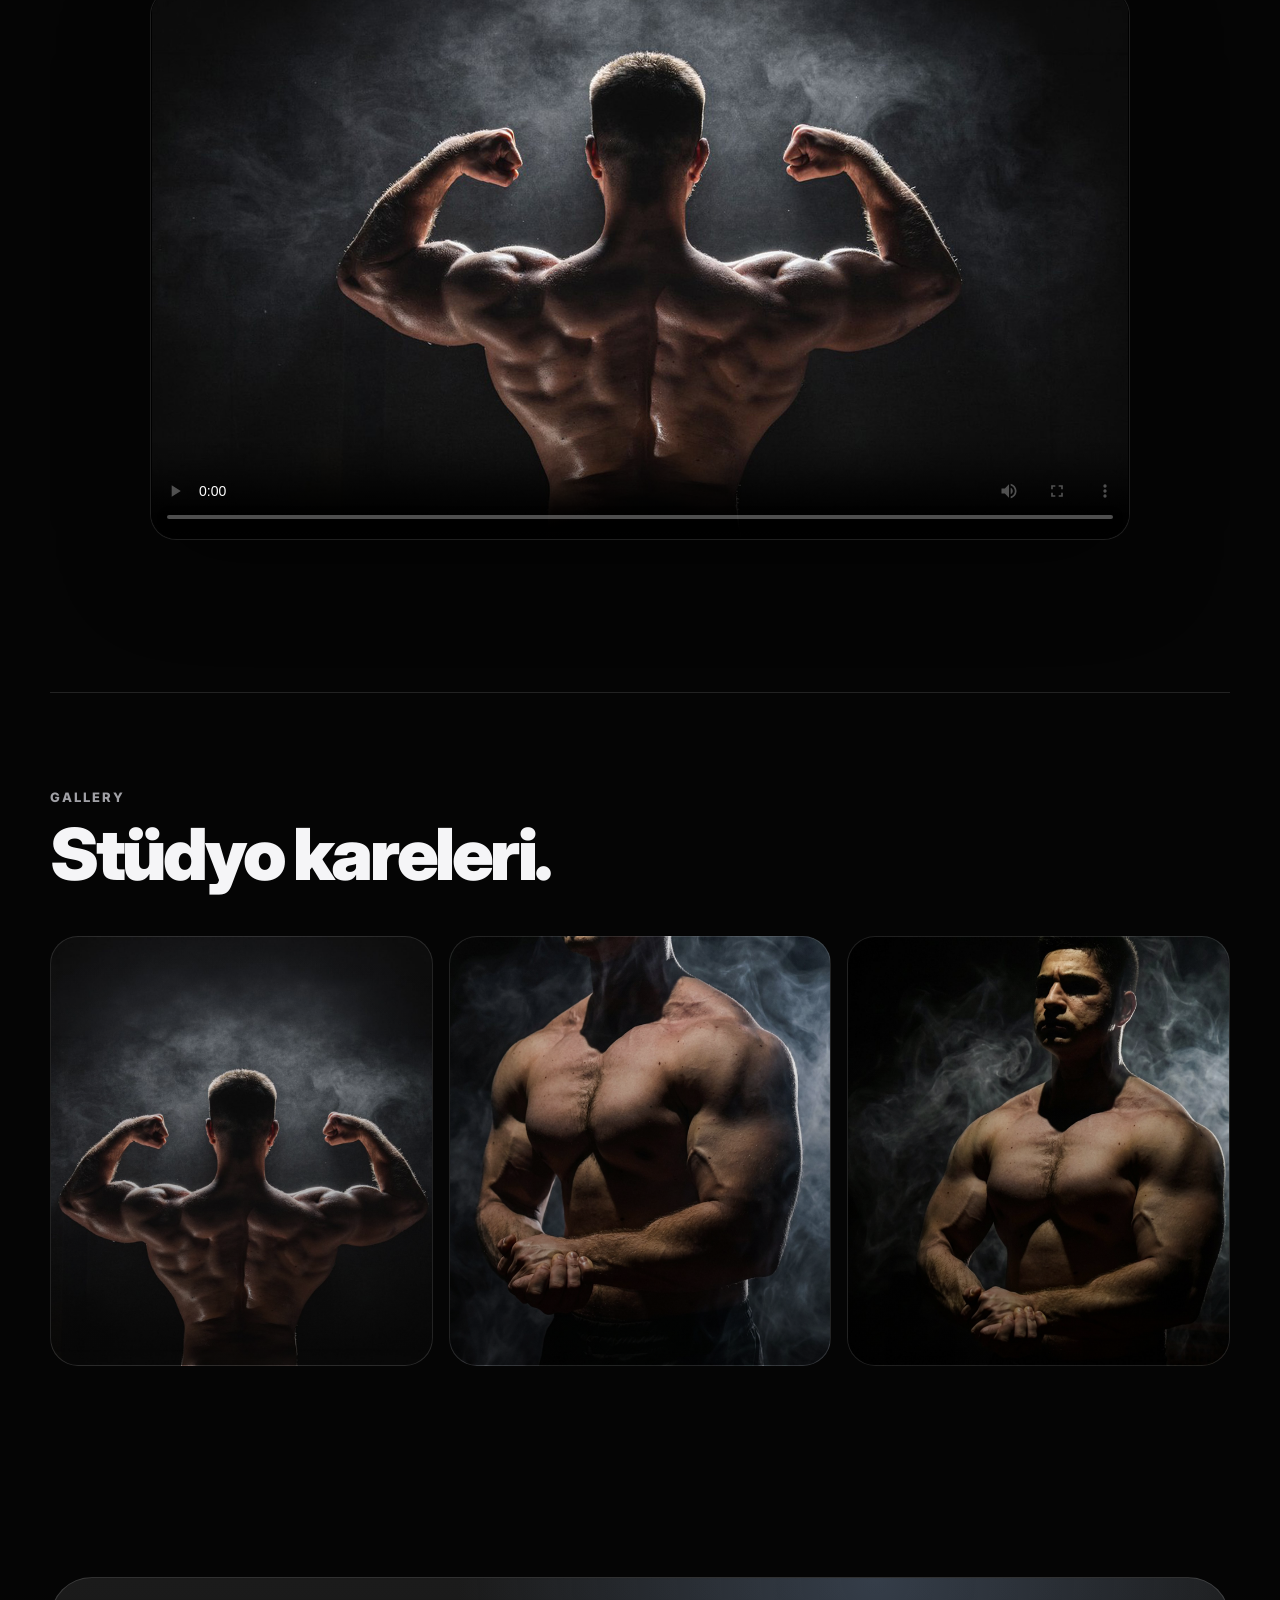
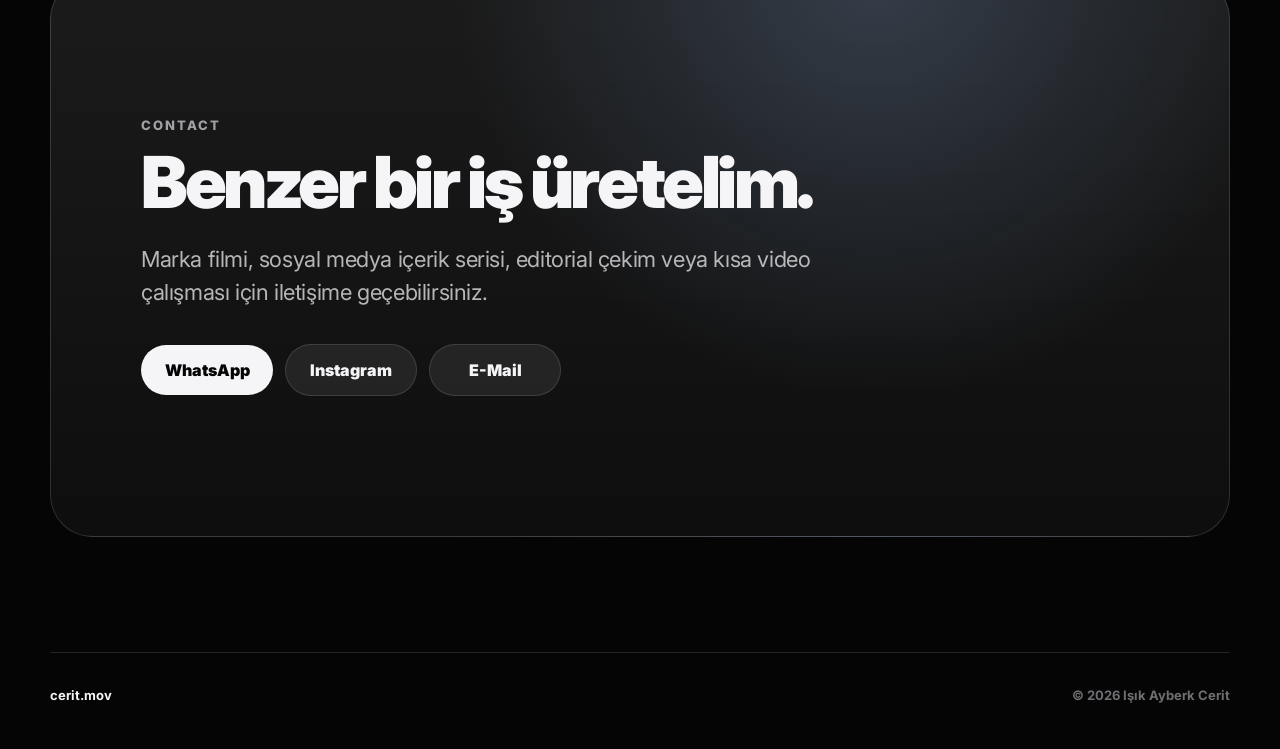
==== commit c3feed86: "mobil kart güncellemesi" ====
--- a/projects/bodybuilding.html
+++ b/projects/bodybuilding.html
@@ -10,12 +10,12 @@
   <link rel="preconnect" href="https://fonts.googleapis.com">
   <link rel="preconnect" href="https://fonts.gstatic.com" crossorigin>
   <link href="https://fonts.googleapis.com/css2?family=Inter:wght@400;500;600;700;800;900&display=swap" rel="stylesheet">
-  <link rel="stylesheet" href="../style.css?v=11" />
+  <link rel="stylesheet" href="../style.css?v=12" />
 </head>
-<body>
+<body id="top">
   <div class="cursor-glow" aria-hidden="true"></div>
-  <header class="site-header" id="top">
-    <a class="brand" href="../index.html#top" aria-label="cerit.mov ana sayfa">cerit.mov</a>
+  <header class="site-header">
+    <a class="brand" href="#top" aria-label="Sayfanın başına dön">cerit.mov</a>
     <nav class="desktop-nav" aria-label="Ana menü">
       <a href="../index.html#work-grid">Work</a>
       <a href="../index.html#contact">Contact</a>
@@ -51,6 +51,6 @@
     </section>
   </main>
   <footer class="footer"><p>cerit.mov</p><span>© 2026 Işık Ayberk Cerit</span></footer>
-  <script src="../script.js?v=10"></script>
+  <script src="../script.js?v=12"></script>
 </body>
 </html>
--- a/style.css
+++ b/style.css
@@ -870,6 +870,25 @@
   }
   .site-header { height: 58px; }
   .section-pad { width: min(100% - 28px, var(--max)); padding: 86px 0; }
+  .project-hero,
+  .surf-up-hero,
+  .iron-rebel-hero,
+  .adventure-hero {
+    min-height: auto;
+    gap: 42px;
+    align-items: start;
+    padding-top: 112px;
+    padding-bottom: 72px;
+  }
+  .project-hero-copy { padding-bottom: 0; }
+  .project-cover,
+  .surf-up-hero .project-cover,
+  .iron-rebel-hero .project-cover,
+  .adventure-hero .project-cover {
+    min-height: 0;
+    aspect-ratio: 4 / 5;
+    border-radius: 24px;
+  }
   .showreel-hero { min-height: 100svh; height: auto; padding: 96px 14px 92px; }
   .showreel-hero-video { height: min(62svh, 560px); min-height: 420px; border-radius: 24px; }
   .showreel-scroll-link { bottom: 28px; }
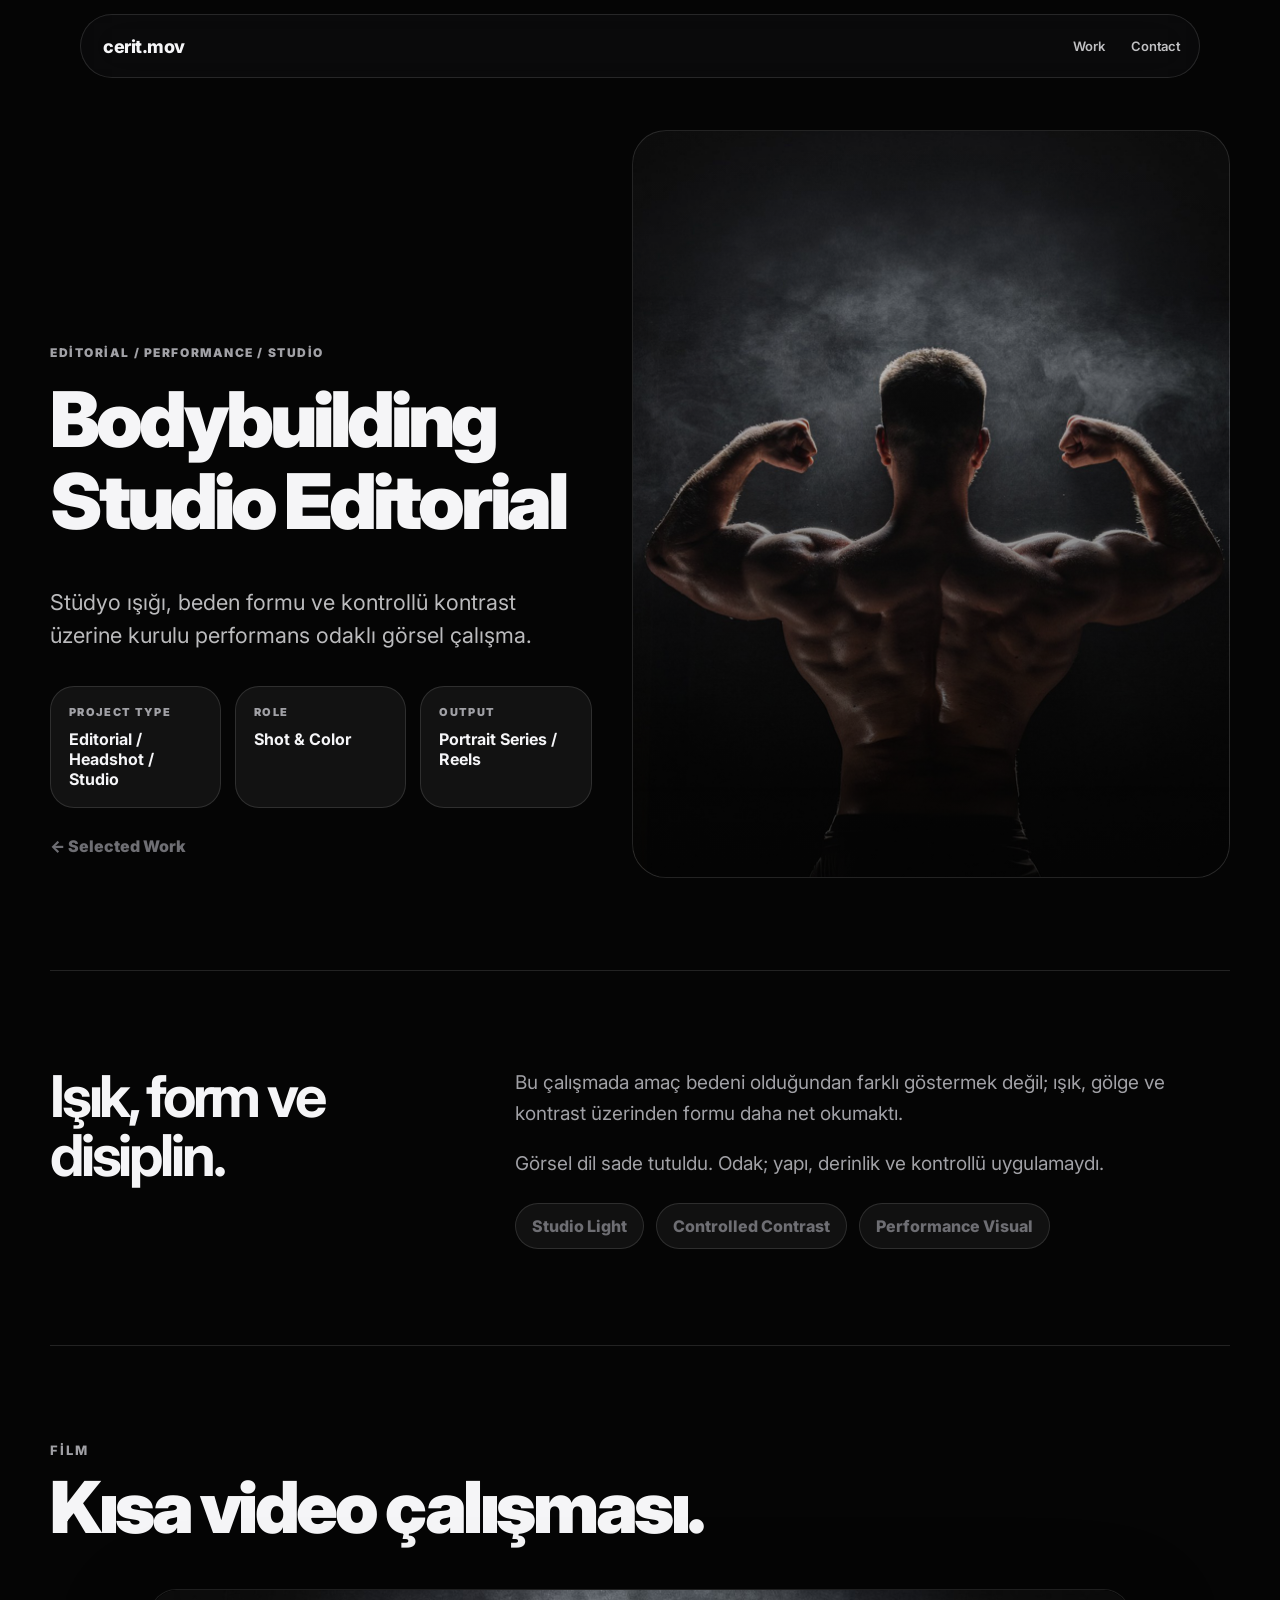
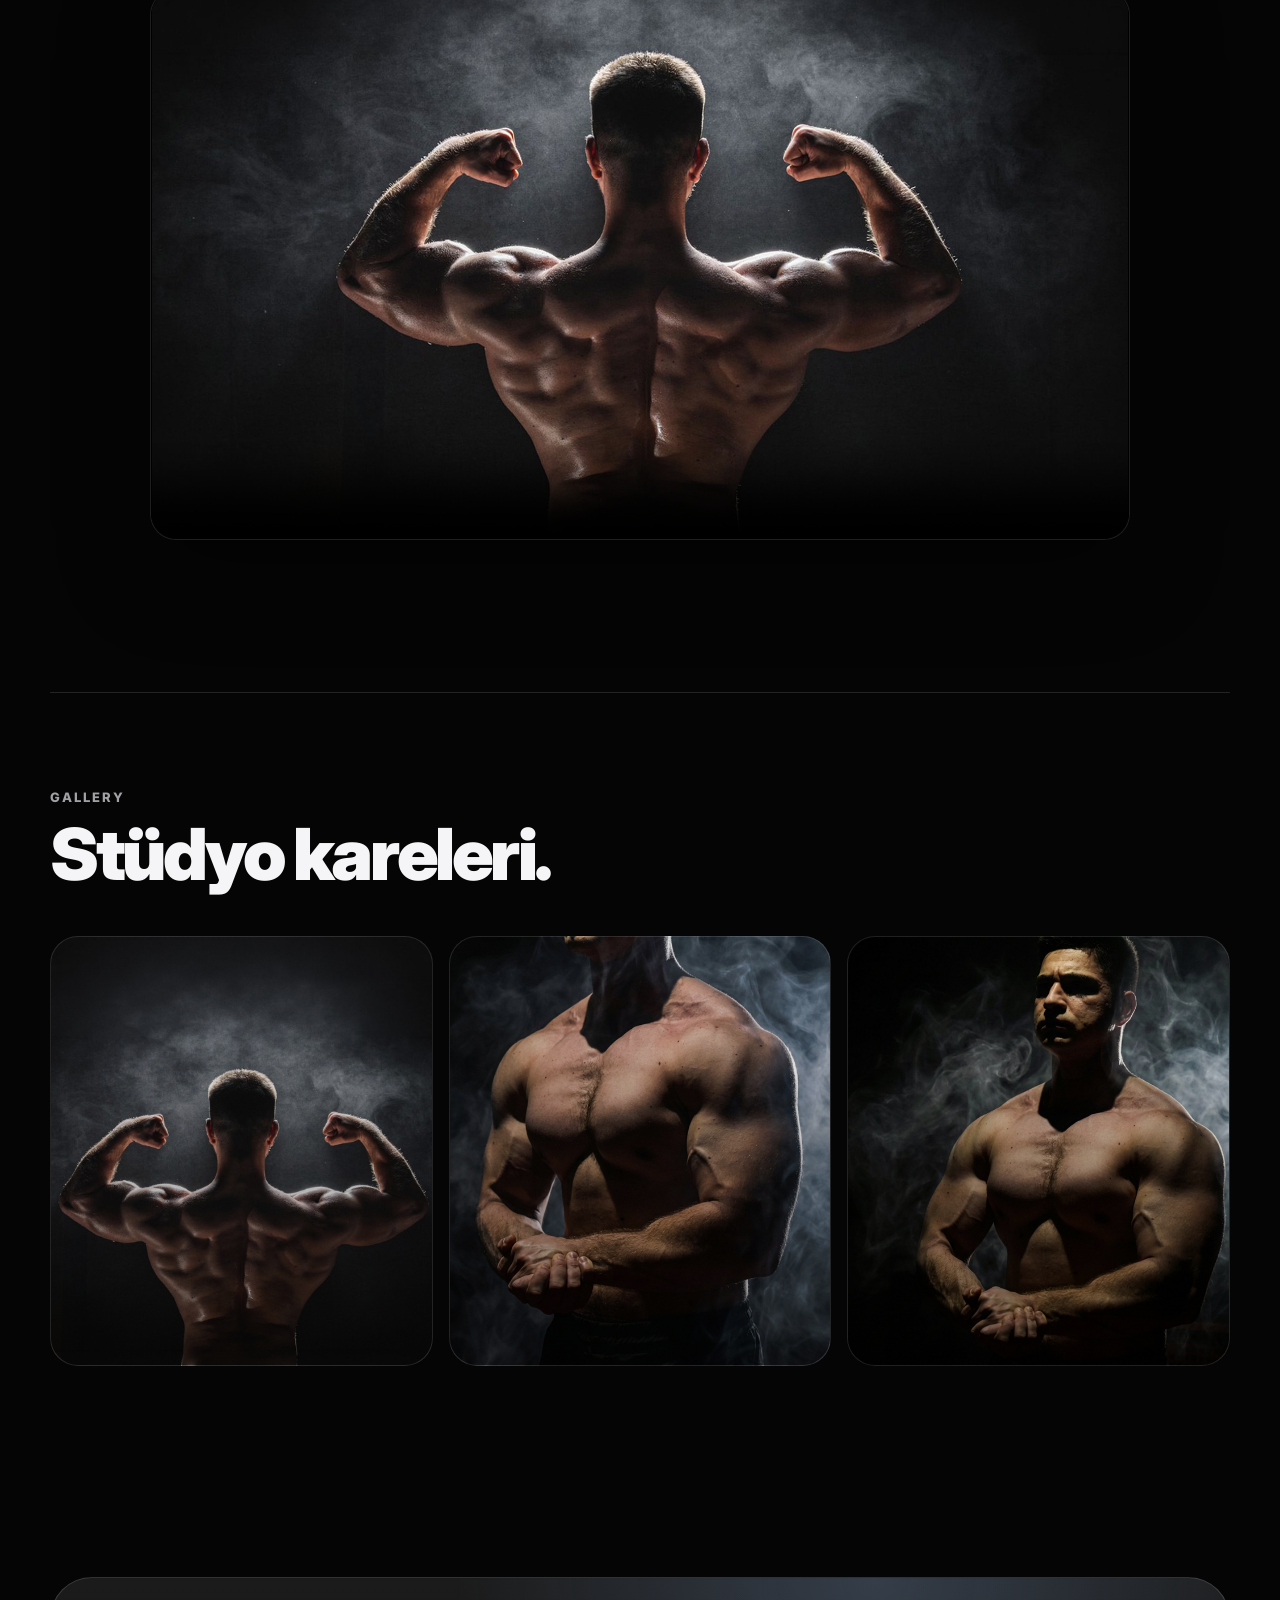
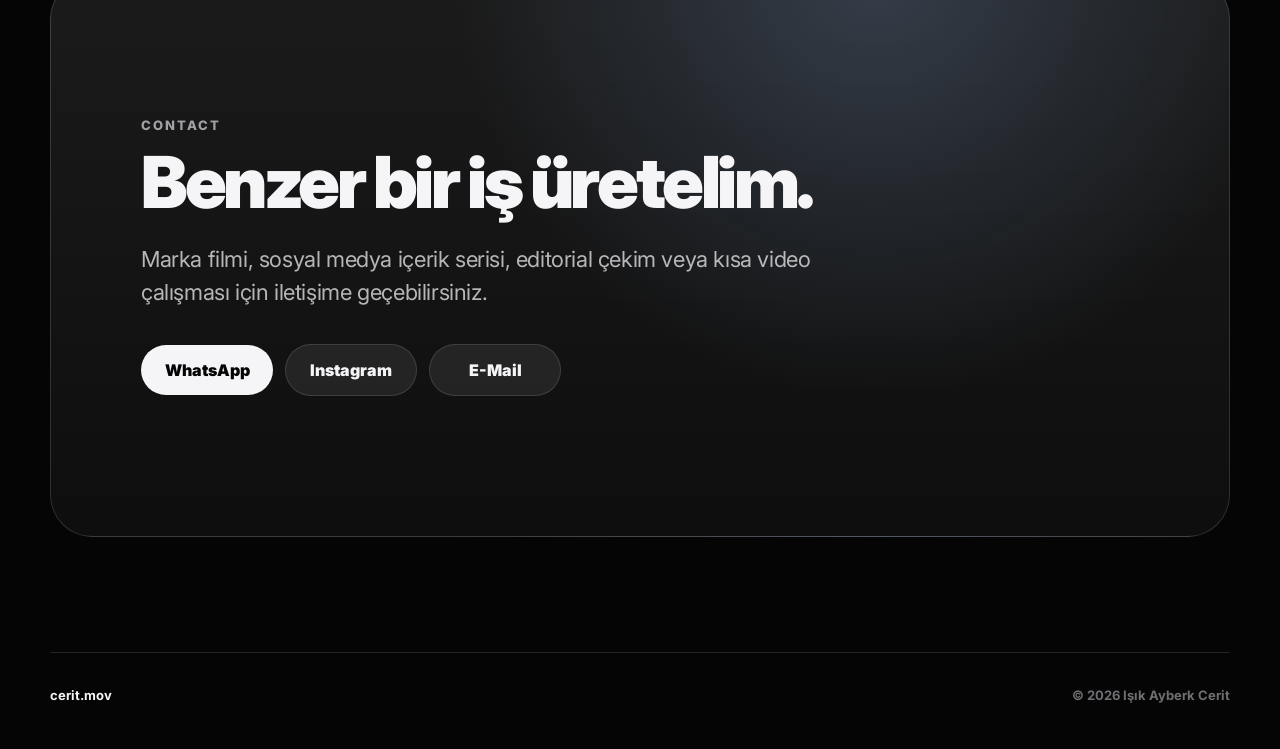
==== commit 71014c2f: "s" ====
--- a/projects/bodybuilding.html
+++ b/projects/bodybuilding.html
@@ -10,7 +10,7 @@
   <link rel="preconnect" href="https://fonts.googleapis.com">
   <link rel="preconnect" href="https://fonts.gstatic.com" crossorigin>
   <link href="https://fonts.googleapis.com/css2?family=Inter:wght@400;500;600;700;800;900&display=swap" rel="stylesheet">
-  <link rel="stylesheet" href="../style.css?v=12" />
+  <link rel="stylesheet" href="../style.css?v=13" />
 </head>
 <body id="top">
   <div class="cursor-glow" aria-hidden="true"></div>
--- a/style.css
+++ b/style.css
@@ -940,7 +940,7 @@
 
   .work-card .work-visual.model-shoot,
   .work-visual.model-shoot {
-    background-position: center 58% !important;
+    background-position: 88% 58% !important;
     background-size: cover !important;
   }
 
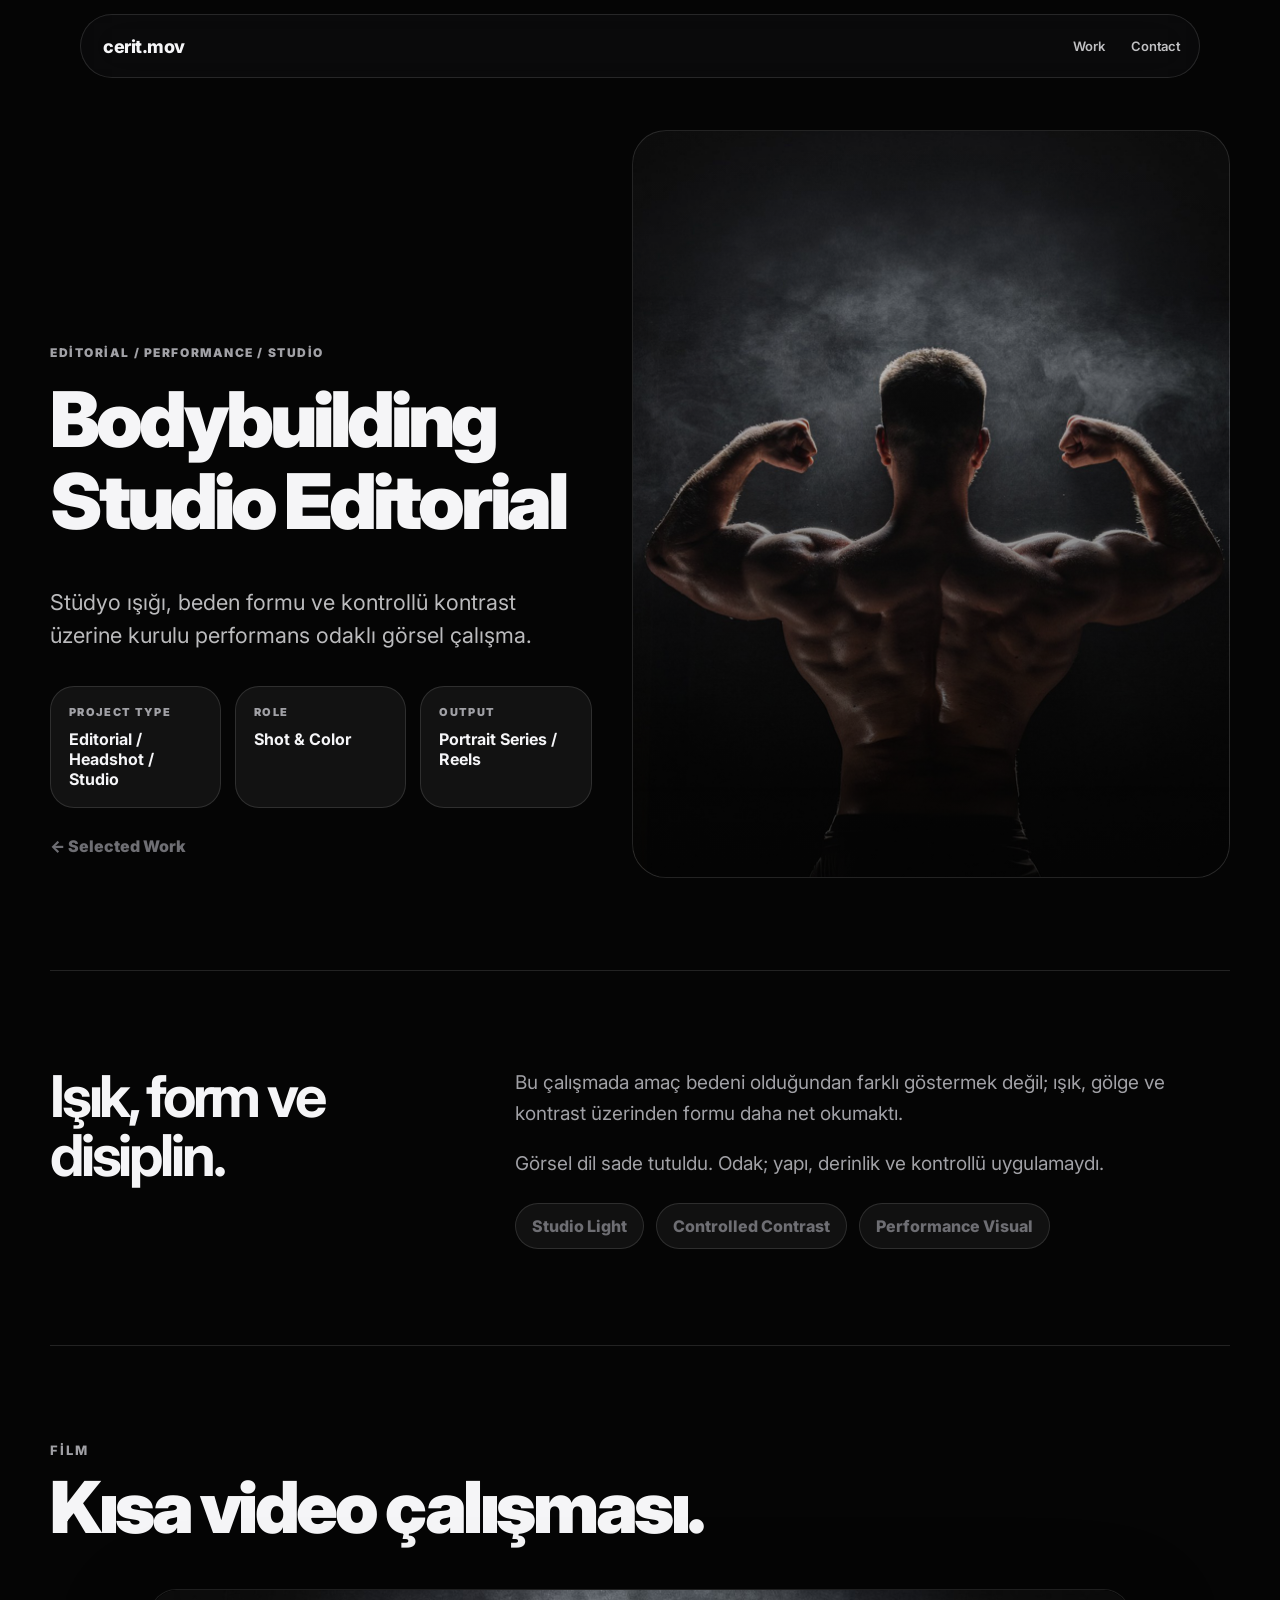
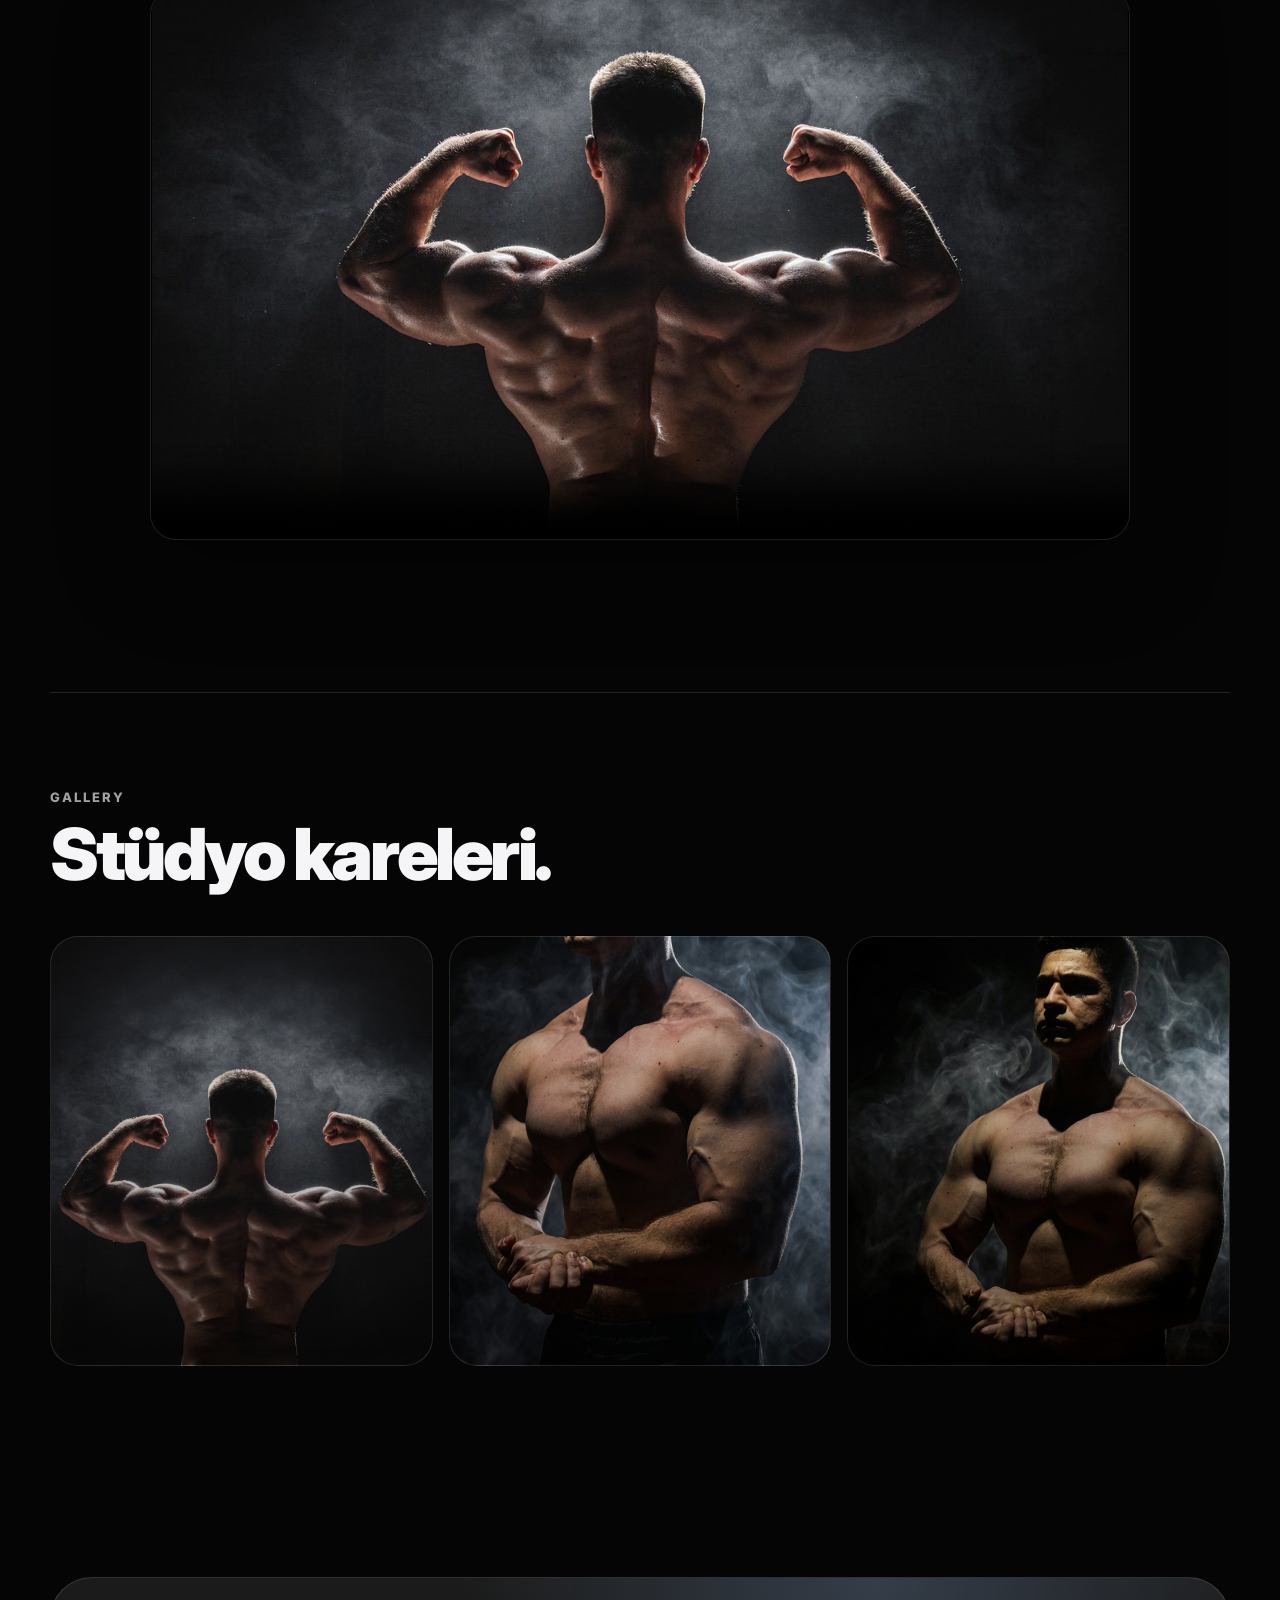
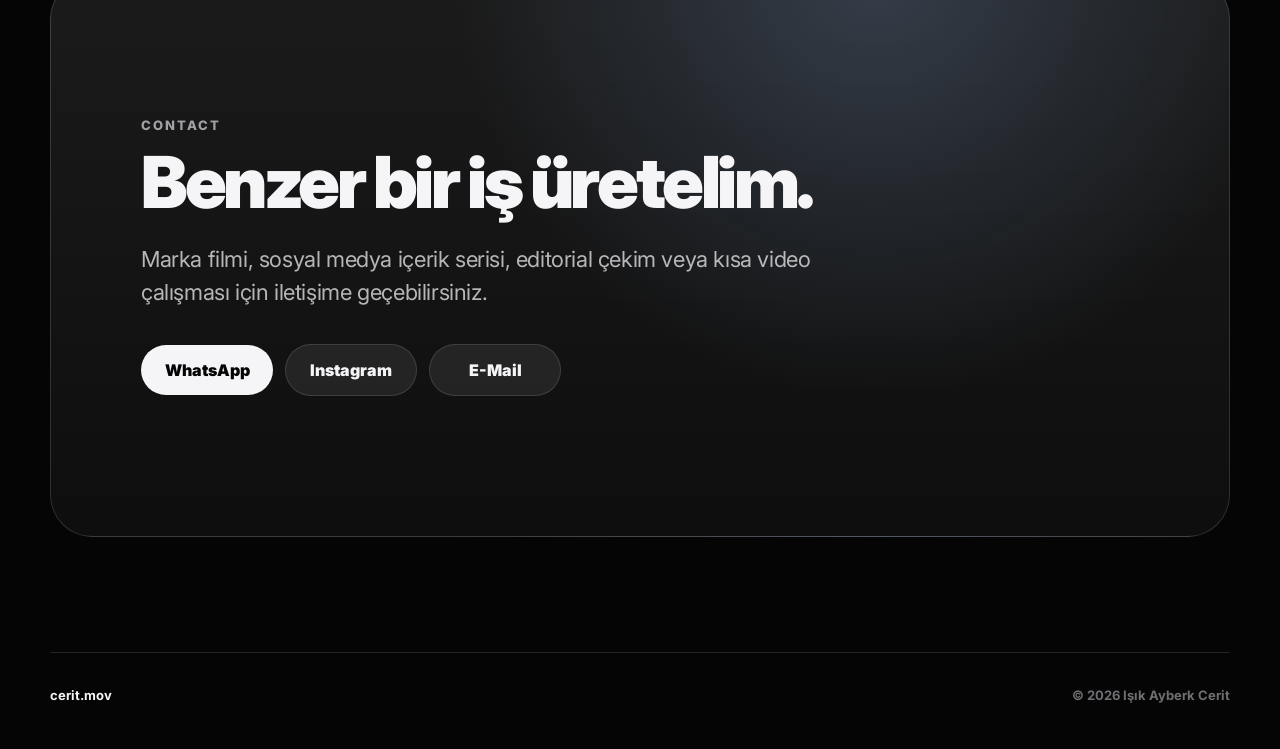
==== commit 3877ca85: "s" ====
--- a/projects/bodybuilding.html
+++ b/projects/bodybuilding.html
@@ -10,12 +10,12 @@
   <link rel="preconnect" href="https://fonts.googleapis.com">
   <link rel="preconnect" href="https://fonts.gstatic.com" crossorigin>
   <link href="https://fonts.googleapis.com/css2?family=Inter:wght@400;500;600;700;800;900&display=swap" rel="stylesheet">
-  <link rel="stylesheet" href="../style.css?v=13" />
+  <link rel="stylesheet" href="../style.css?v=15" />
 </head>
 <body id="top">
   <div class="cursor-glow" aria-hidden="true"></div>
   <header class="site-header">
-    <a class="brand" href="#top" aria-label="Sayfanın başına dön">cerit.mov</a>
+    <a class="brand" href="../index.html#top" aria-label="cerit.mov ana sayfa">cerit.mov</a>
     <nav class="desktop-nav" aria-label="Ana menü">
       <a href="../index.html#work-grid">Work</a>
       <a href="../index.html#contact">Contact</a>
@@ -51,6 +51,6 @@
     </section>
   </main>
   <footer class="footer"><p>cerit.mov</p><span>© 2026 Işık Ayberk Cerit</span></footer>
-  <script src="../script.js?v=12"></script>
+  <script src="../script.js?v=15"></script>
 </body>
 </html>
--- a/style.css
+++ b/style.css
@@ -608,6 +608,11 @@
   scroll-snap-type: none;
   padding-bottom: 0;
 }
+.project-gallery.reveal,
+.project-gallery.wide.reveal {
+  opacity: 1;
+  transform: none;
+}
 .project-gallery { grid-template-columns: repeat(2, minmax(0, 1fr)); }
 .project-gallery.wide { grid-template-columns: repeat(3, minmax(0, 1fr)); }
 .project-gallery div,
@@ -940,7 +945,8 @@
 
   .work-card .work-visual.model-shoot,
   .work-visual.model-shoot {
-    background-position: 88% 58% !important;
+    background-image: url("assets/model-shoot-04.jpg") !important;
+    background-position: center 32% !important;
     background-size: cover !important;
   }
 
